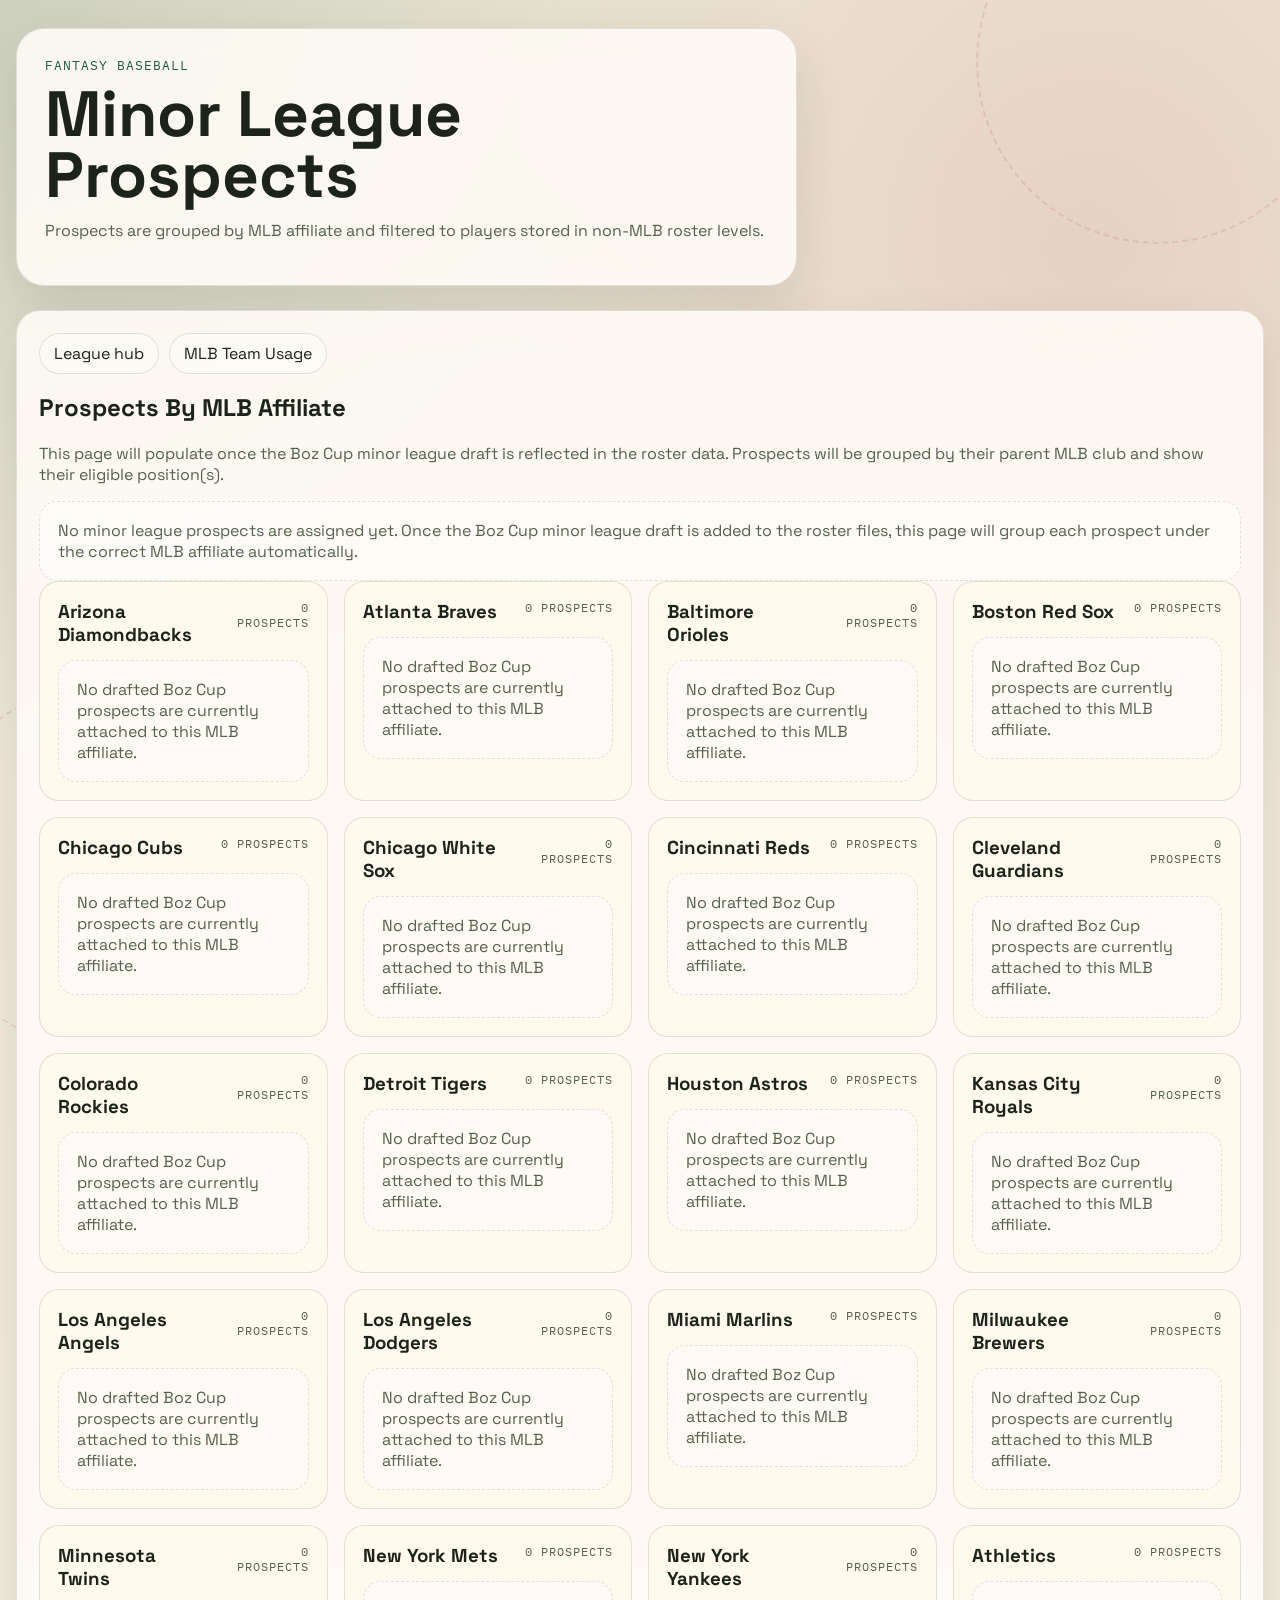
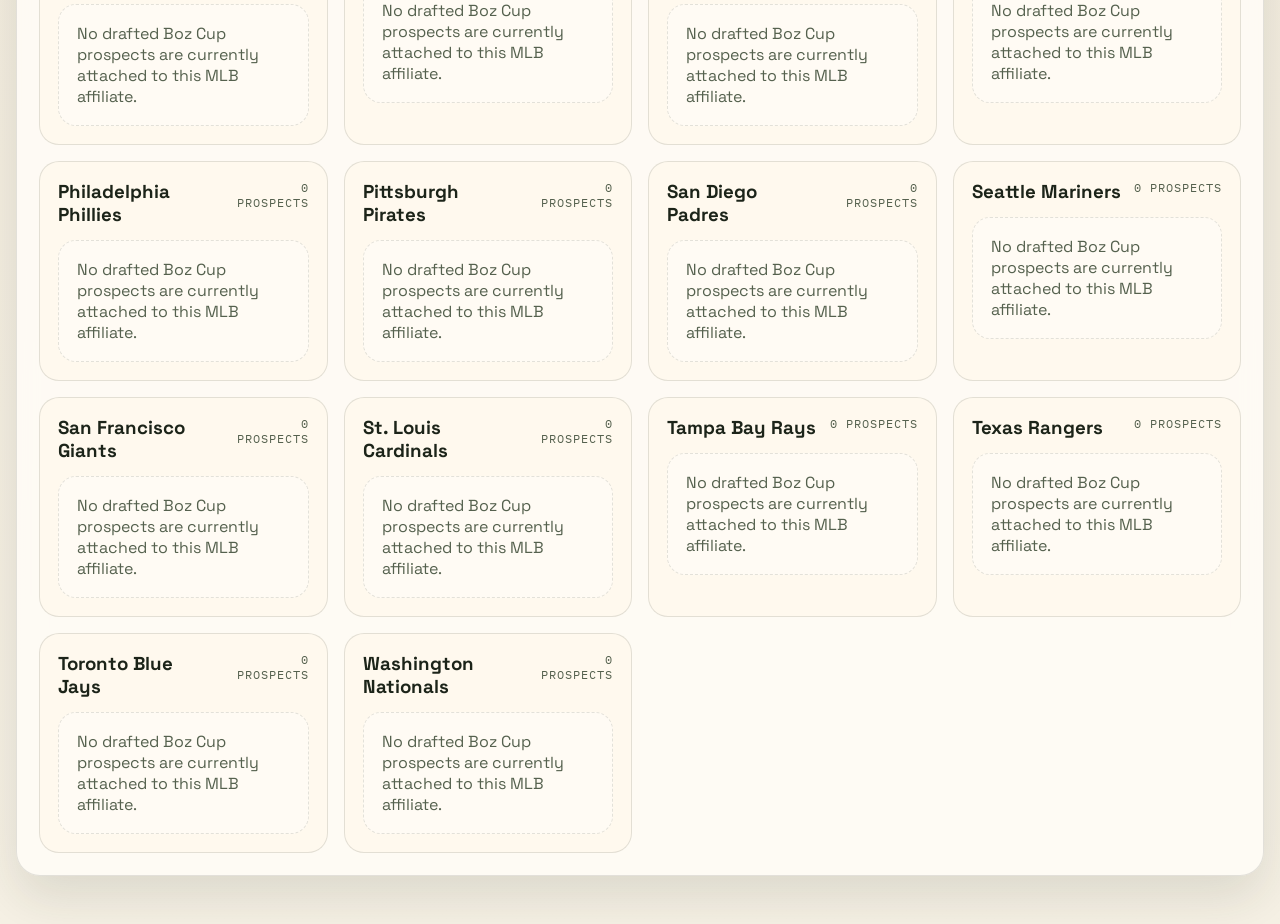
==== docs/minor-league-prospects.html @ 6d79ee82 "Polish hub pages and add team usage views" ====
<!doctype html>
<html lang="en">
<head>
  <meta charset="utf-8">
  <meta name="viewport" content="width=device-width, initial-scale=1">
  <title>Minor League Prospects</title>
  <meta name="description" content="Boz Cup minor league prospects grouped by MLB affiliate.">
  <link rel="preconnect" href="https://fonts.googleapis.com">
  <link rel="preconnect" href="https://fonts.gstatic.com" crossorigin>
  <link href="https://fonts.googleapis.com/css2?family=IBM+Plex+Mono:wght@400;500&family=Space+Grotesk:wght@400;500;700&display=swap" rel="stylesheet">
  <link rel="stylesheet" href="styles.css">
</head>
<body>
  <div class="page-shell">
    <header class="hero">
      <div class="hero-copy">
        <p class="eyebrow">Fantasy Baseball</p>
        <h1 id="page-title">Minor League Prospects</h1>
        <p id="page-note" class="hero-note"></p>
      </div>
    </header>

    <main>
      <section class="panel">
        <div class="detail-nav">
          <a class="nav-link" href="index.html">League hub</a>
          <a class="nav-link" href="mlb-team-usage.html">MLB Team Usage</a>
        </div>
        <div class="panel-head compact">
          <h2>Prospects By MLB Affiliate</h2>
          <p>This page will populate once the Boz Cup minor league draft is reflected in the roster data. Prospects will be grouped by their parent MLB club and show their eligible position(s).</p>
        </div>
        <div id="prospect-summary" class="empty-state"></div>
        <div id="prospect-grid" class="usage-grid"></div>
      </section>
    </main>
  </div>

  <script src="minor-league-prospects.js?v=20260325a" defer></script>
</body>
</html>
---- docs/styles.css ----
:root {
  --bg: #f6f1e5;
  --panel: rgba(255, 252, 246, 0.88);
  --panel-strong: rgba(255, 249, 238, 0.96);
  --text: #1c2419;
  --muted: #55614e;
  --accent: #1f5c3f;
  --accent-soft: #d7e6d6;
  --seam: #9b2d30;
  --line: rgba(28, 36, 25, 0.12);
  --shadow: 0 22px 50px rgba(31, 39, 26, 0.12);
}

* {
  box-sizing: border-box;
}

body {
  margin: 0;
  min-height: 100vh;
  font-family: "Space Grotesk", sans-serif;
  color: var(--text);
  background:
    radial-gradient(circle at top left, rgba(31, 92, 63, 0.16), transparent 28%),
    radial-gradient(circle at right 15% top 10%, rgba(155, 45, 48, 0.12), transparent 24%),
    linear-gradient(180deg, #efe7d6 0%, var(--bg) 100%);
}

body::before,
body::after {
  content: "";
  position: fixed;
  width: 360px;
  height: 360px;
  border-radius: 50%;
  border: 2px dashed rgba(155, 45, 48, 0.12);
  pointer-events: none;
  z-index: 0;
}

body::before {
  top: -120px;
  right: -60px;
}

body::after {
  bottom: -150px;
  left: -80px;
}

.page-shell {
  position: relative;
  z-index: 1;
  width: min(1400px, calc(100vw - 32px));
  margin: 0 auto;
  padding: 28px 0 48px;
}

.hero {
  display: grid;
  grid-template-columns: minmax(0, 1.4fr) minmax(260px, 0.8fr);
  gap: 20px;
  align-items: stretch;
  margin-bottom: 24px;
}

.hero-copy,
.hero-meta,
.panel {
  border: 1px solid var(--line);
  background: var(--panel);
  box-shadow: var(--shadow);
  backdrop-filter: blur(14px);
}

.hero-copy {
  padding: 28px;
  border-radius: 28px;
}

.hero-meta {
  padding: 18px;
  border-radius: 28px;
  display: grid;
  gap: 14px;
}

.eyebrow,
.meta-label,
.standings-table th,
.roster-table th,
.leader-label {
  font-family: "IBM Plex Mono", monospace;
  text-transform: uppercase;
  letter-spacing: 0.08em;
}

.eyebrow {
  color: var(--accent);
  margin: 0 0 10px;
  font-size: 0.8rem;
}

h1,
h2,
h3,
p {
  margin-top: 0;
}

h1 {
  font-size: clamp(2.2rem, 5vw, 4.8rem);
  line-height: 0.95;
  margin-bottom: 14px;
}

.hero-note,
.panel-head p,
#team-subheading,
.meta-value {
  color: var(--muted);
}

.meta-card {
  display: grid;
  gap: 6px;
  padding: 16px;
  border-radius: 18px;
  background: var(--panel-strong);
  border: 1px solid var(--line);
}

.meta-value {
  font-size: 1.05rem;
  font-weight: 700;
}

main {
  display: grid;
  gap: 24px;
}

.panel {
  padding: 22px;
  border-radius: 24px;
}

.panel-head {
  display: flex;
  align-items: flex-end;
  justify-content: space-between;
  gap: 16px;
  margin-bottom: 16px;
}

.panel-head.compact {
  display: block;
}

.grid.two-up {
  display: grid;
  grid-template-columns: repeat(2, minmax(0, 1fr));
  gap: 24px;
}

.table-wrap {
  overflow-x: auto;
}

table {
  width: 100%;
  border-collapse: collapse;
}

th,
td {
  padding: 12px 10px;
  border-bottom: 1px solid var(--line);
  white-space: nowrap;
  font-size: 0.94rem;
}

th {
  text-align: left;
  color: var(--muted);
  font-size: 0.76rem;
}

tbody tr:hover {
  background: rgba(31, 92, 63, 0.04);
}

.rank-pill,
.team-button,
.status-chip {
  display: inline-flex;
  align-items: center;
  justify-content: center;
  border-radius: 999px;
}

.rank-pill {
  width: 34px;
  height: 34px;
  background: var(--accent);
  color: white;
  font-weight: 700;
}

.leaders-grid {
  display: grid;
  grid-template-columns: repeat(2, minmax(0, 1fr));
  gap: 14px;
}

.leader-card,
.summary-card {
  border: 1px solid var(--line);
  border-radius: 18px;
  background: var(--panel-strong);
  padding: 16px;
}

.leader-list {
  margin: 0;
  padding: 0;
  list-style: none;
  display: grid;
  gap: 10px;
}

.leader-item {
  display: flex;
  justify-content: space-between;
  gap: 14px;
}

.leader-value {
  color: var(--accent);
  font-weight: 700;
}

.team-buttons {
  display: flex;
  flex-wrap: wrap;
  gap: 10px;
  margin-bottom: 16px;
}

.team-link-list {
  display: flex;
  flex-wrap: wrap;
  gap: 10px;
  margin-bottom: 16px;
}

.scoring-explainer {
  margin-top: 16px;
  padding: 16px 18px;
  border: 1px solid var(--line);
  border-radius: 18px;
  background: rgba(255, 255, 255, 0.34);
}

.scoring-explainer p {
  margin: 0;
}

.scoring-explainer p + p {
  margin-top: 8px;
}

.team-link,
.nav-link {
  display: inline-flex;
  align-items: center;
  justify-content: center;
  border-radius: 999px;
  border: 1px solid var(--line);
  background: rgba(255, 255, 255, 0.32);
  color: var(--text);
  padding: 9px 14px;
  text-decoration: none;
  transition: transform 120ms ease, background 120ms ease, color 120ms ease;
}

.team-link:hover,
.nav-link:hover,
.team-link.active,
.nav-link.active {
  background: var(--accent);
  color: white;
  transform: translateY(-1px);
}

.team-button {
  border: 1px solid var(--line);
  background: transparent;
  color: var(--text);
  padding: 9px 14px;
  cursor: pointer;
  transition: transform 120ms ease, background 120ms ease, color 120ms ease;
}

.team-button:hover,
.team-button.active {
  background: var(--accent);
  color: white;
  transform: translateY(-1px);
}

.team-summary {
  display: grid;
  grid-template-columns: repeat(3, minmax(0, 1fr));
  gap: 12px;
}

.team-detail-grid {
  display: grid;
  gap: 24px;
}

.usage-grid {
  display: grid;
  grid-template-columns: repeat(auto-fit, minmax(280px, 1fr));
  gap: 16px;
}

.usage-card {
  border: 1px solid var(--line);
  border-radius: 20px;
  background: var(--panel-strong);
  padding: 18px;
}

.usage-card-head {
  display: flex;
  align-items: flex-start;
  justify-content: space-between;
  gap: 12px;
  margin-bottom: 14px;
}

.usage-card-head h3 {
  margin-bottom: 0;
}

.usage-count {
  color: var(--muted);
  font-family: "IBM Plex Mono", monospace;
  font-size: 0.76rem;
  letter-spacing: 0.08em;
  text-transform: uppercase;
  text-align: right;
}

.usage-list {
  margin: 0;
  padding: 0;
  list-style: none;
  display: grid;
  gap: 10px;
}

.usage-player {
  padding-top: 10px;
  border-top: 1px solid var(--line);
}

.usage-player:first-child {
  padding-top: 0;
  border-top: 0;
}

.usage-player-row {
  display: flex;
  align-items: center;
  justify-content: space-between;
  gap: 12px;
}

.usage-player-name {
  font-weight: 500;
}

.usage-position {
  display: inline-flex;
  align-items: center;
  justify-content: center;
  min-width: 52px;
  padding: 5px 10px;
  border-radius: 999px;
  background: rgba(31, 92, 63, 0.08);
  color: var(--accent);
  font-family: "IBM Plex Mono", monospace;
  font-size: 0.76rem;
}

.formula-grid {
  display: grid;
  grid-template-columns: repeat(3, minmax(0, 1fr));
  gap: 14px;
}

.formula-card {
  border: 1px solid var(--line);
  border-radius: 18px;
  background: var(--panel-strong);
  padding: 16px;
}

.formula-card code {
  font-family: "IBM Plex Mono", monospace;
  font-size: 0.82rem;
}

.detail-nav {
  display: flex;
  flex-wrap: wrap;
  gap: 10px;
  margin-bottom: 18px;
}

.section-kicker {
  color: var(--muted);
  font-family: "IBM Plex Mono", monospace;
  font-size: 0.78rem;
  letter-spacing: 0.08em;
  text-transform: uppercase;
  margin-bottom: 10px;
}

.empty-state {
  padding: 18px;
  border: 1px dashed var(--line);
  border-radius: 18px;
  background: rgba(255, 255, 255, 0.34);
  color: var(--muted);
}

.player-name-cell {
  display: grid;
  gap: 2px;
}

.small-note {
  color: var(--muted);
  font-size: 0.82rem;
}

.summary-value {
  display: block;
  font-size: 1.5rem;
  font-weight: 700;
  margin-top: 6px;
}

.roster-section + .roster-section {
  margin-top: 24px;
}

.status-chip {
  padding: 4px 10px;
  background: rgba(31, 92, 63, 0.08);
  color: var(--accent);
  font-size: 0.76rem;
}

.muted {
  color: var(--muted);
}

@media (max-width: 980px) {
  .hero,
  .grid.two-up,
  .team-summary,
  .formula-grid {
    grid-template-columns: 1fr;
  }

  .leaders-grid {
    grid-template-columns: 1fr;
  }
}

@media (max-width: 640px) {
  .page-shell {
    width: min(100vw - 18px, 1400px);
    padding-top: 14px;
  }

  .hero-copy,
  .hero-meta,
  .panel {
    border-radius: 20px;
  }

  .hero-copy,
  .panel {
    padding: 18px;
  }

  th,
  td {
    padding: 10px 8px;
  }

  .usage-card-head,
  .usage-player-row {
    display: grid;
  }

  .usage-count {
    text-align: left;
  }
}
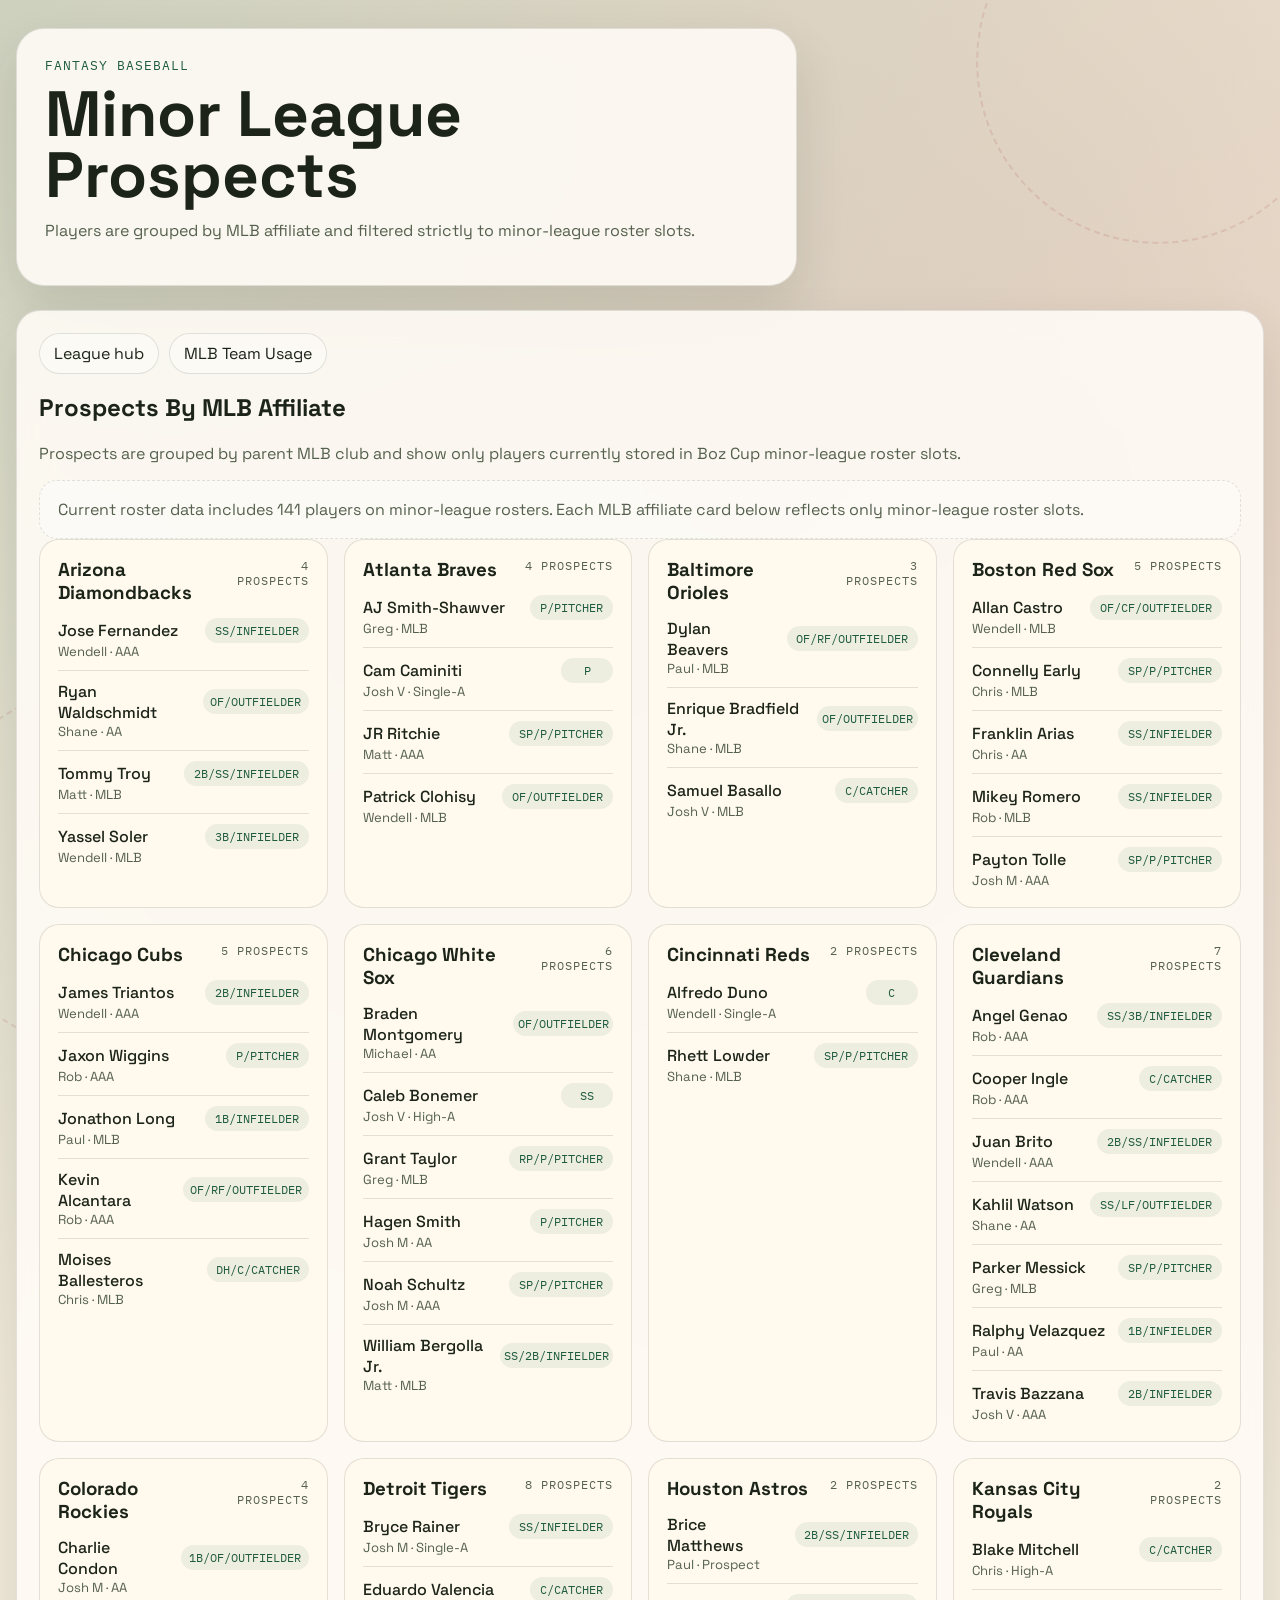
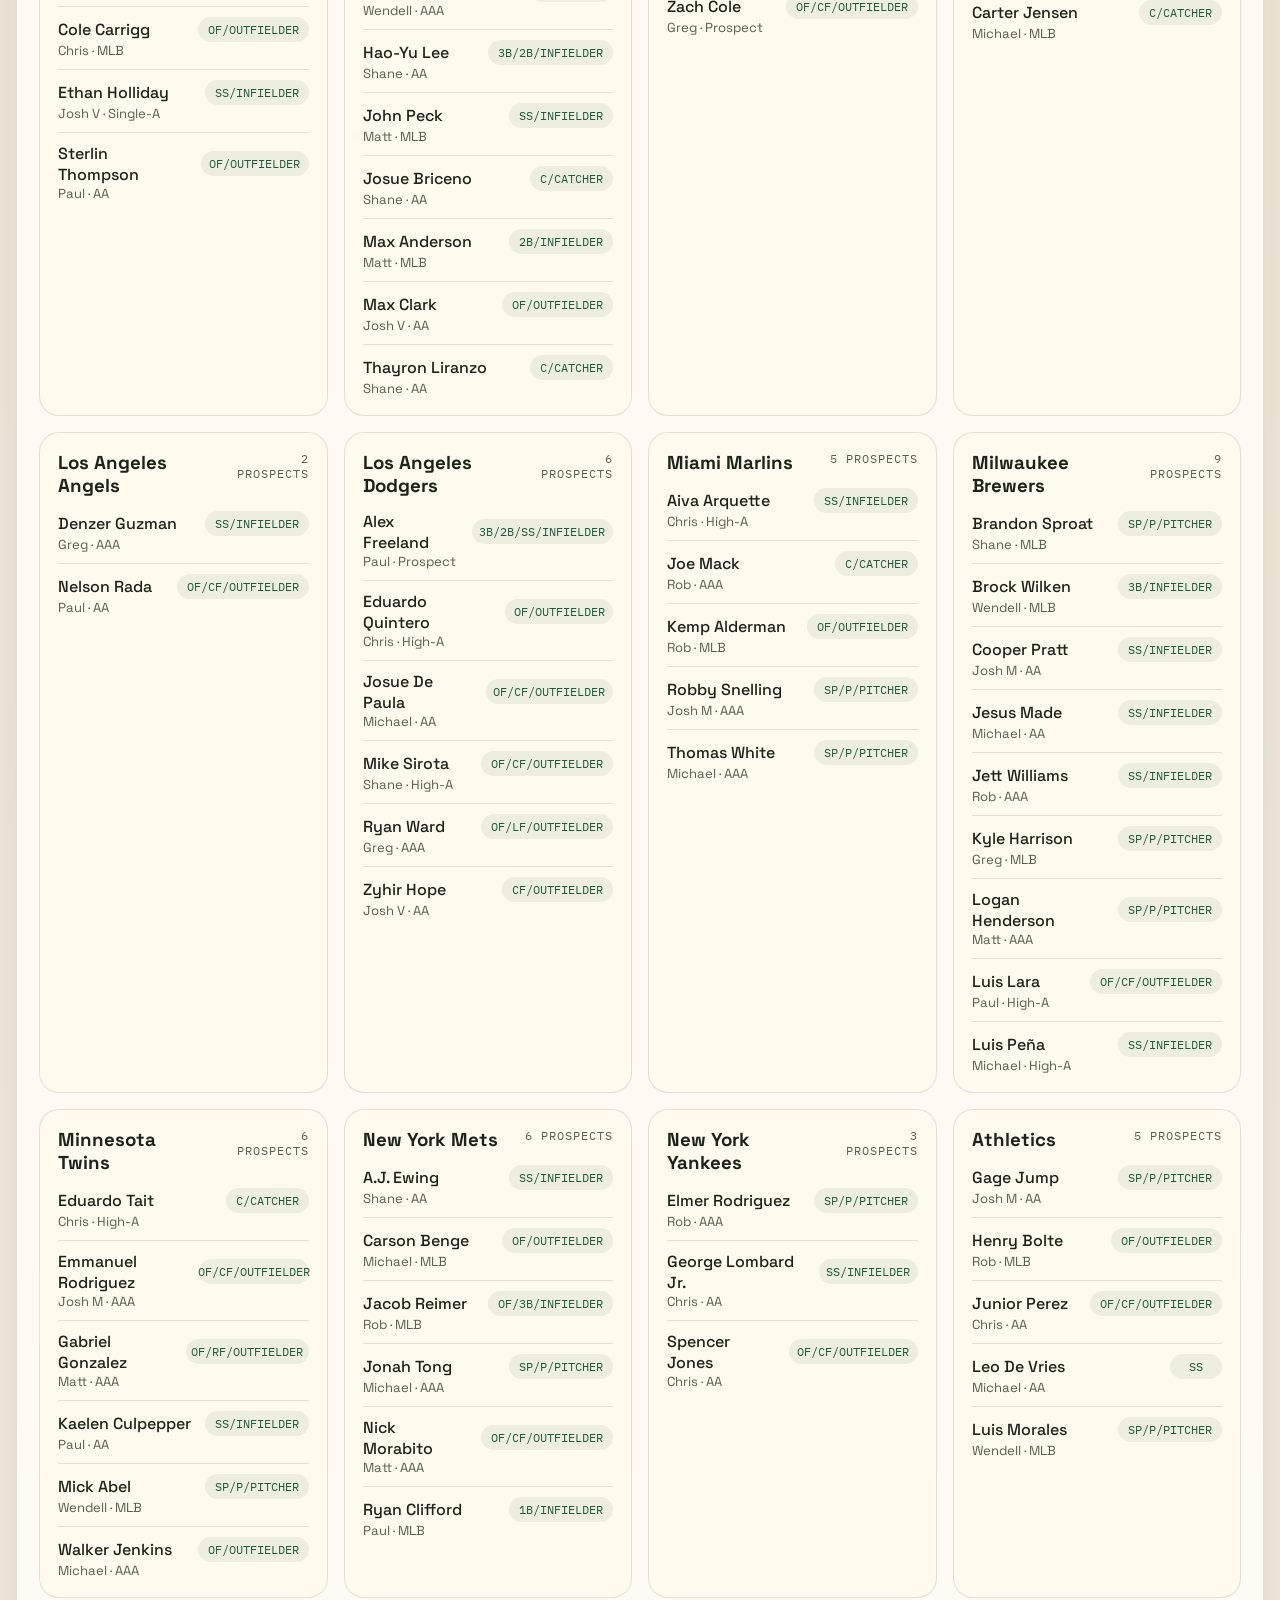
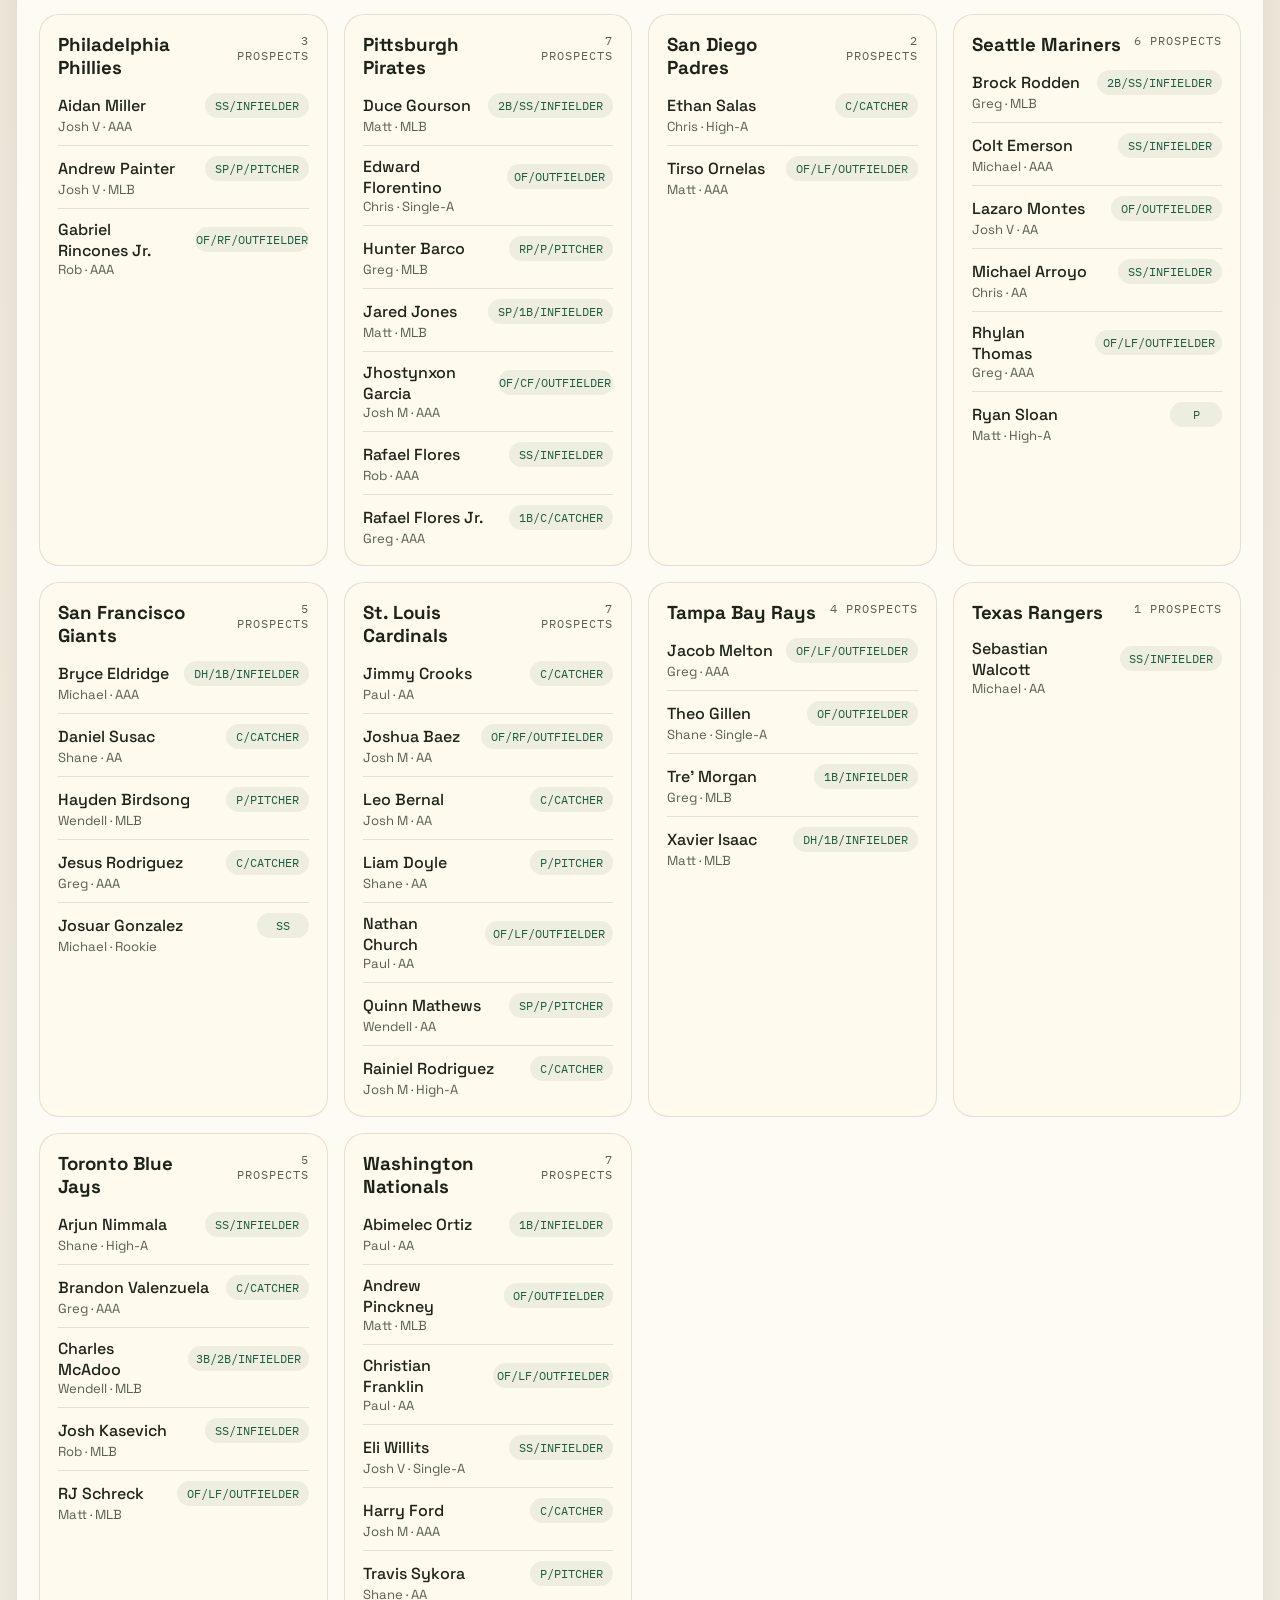
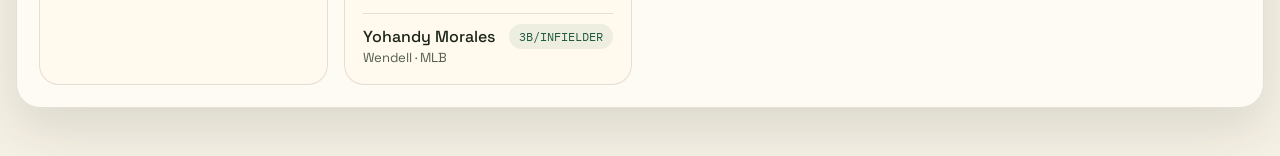
==== commit e7de7887: "Automate weekly IL handling and refresh league site" ====
--- a/docs/minor-league-prospects.html
+++ b/docs/minor-league-prospects.html
@@ -28,7 +28,7 @@
         </div>
         <div class="panel-head compact">
           <h2>Prospects By MLB Affiliate</h2>
-          <p>This page will populate once the Boz Cup minor league draft is reflected in the roster data. Prospects will be grouped by their parent MLB club and show their eligible position(s).</p>
+          <p>Prospects are grouped by parent MLB club and show only players currently stored in Boz Cup minor-league roster slots.</p>
         </div>
         <div id="prospect-summary" class="empty-state"></div>
         <div id="prospect-grid" class="usage-grid"></div>
--- a/docs/styles.css
+++ b/docs/styles.css
@@ -121,6 +121,11 @@
   color: var(--muted);
 }
 
+.hero-note-meta {
+  margin-bottom: 0;
+  font-size: 0.92rem;
+}
+
 .meta-card {
   display: grid;
   gap: 6px;
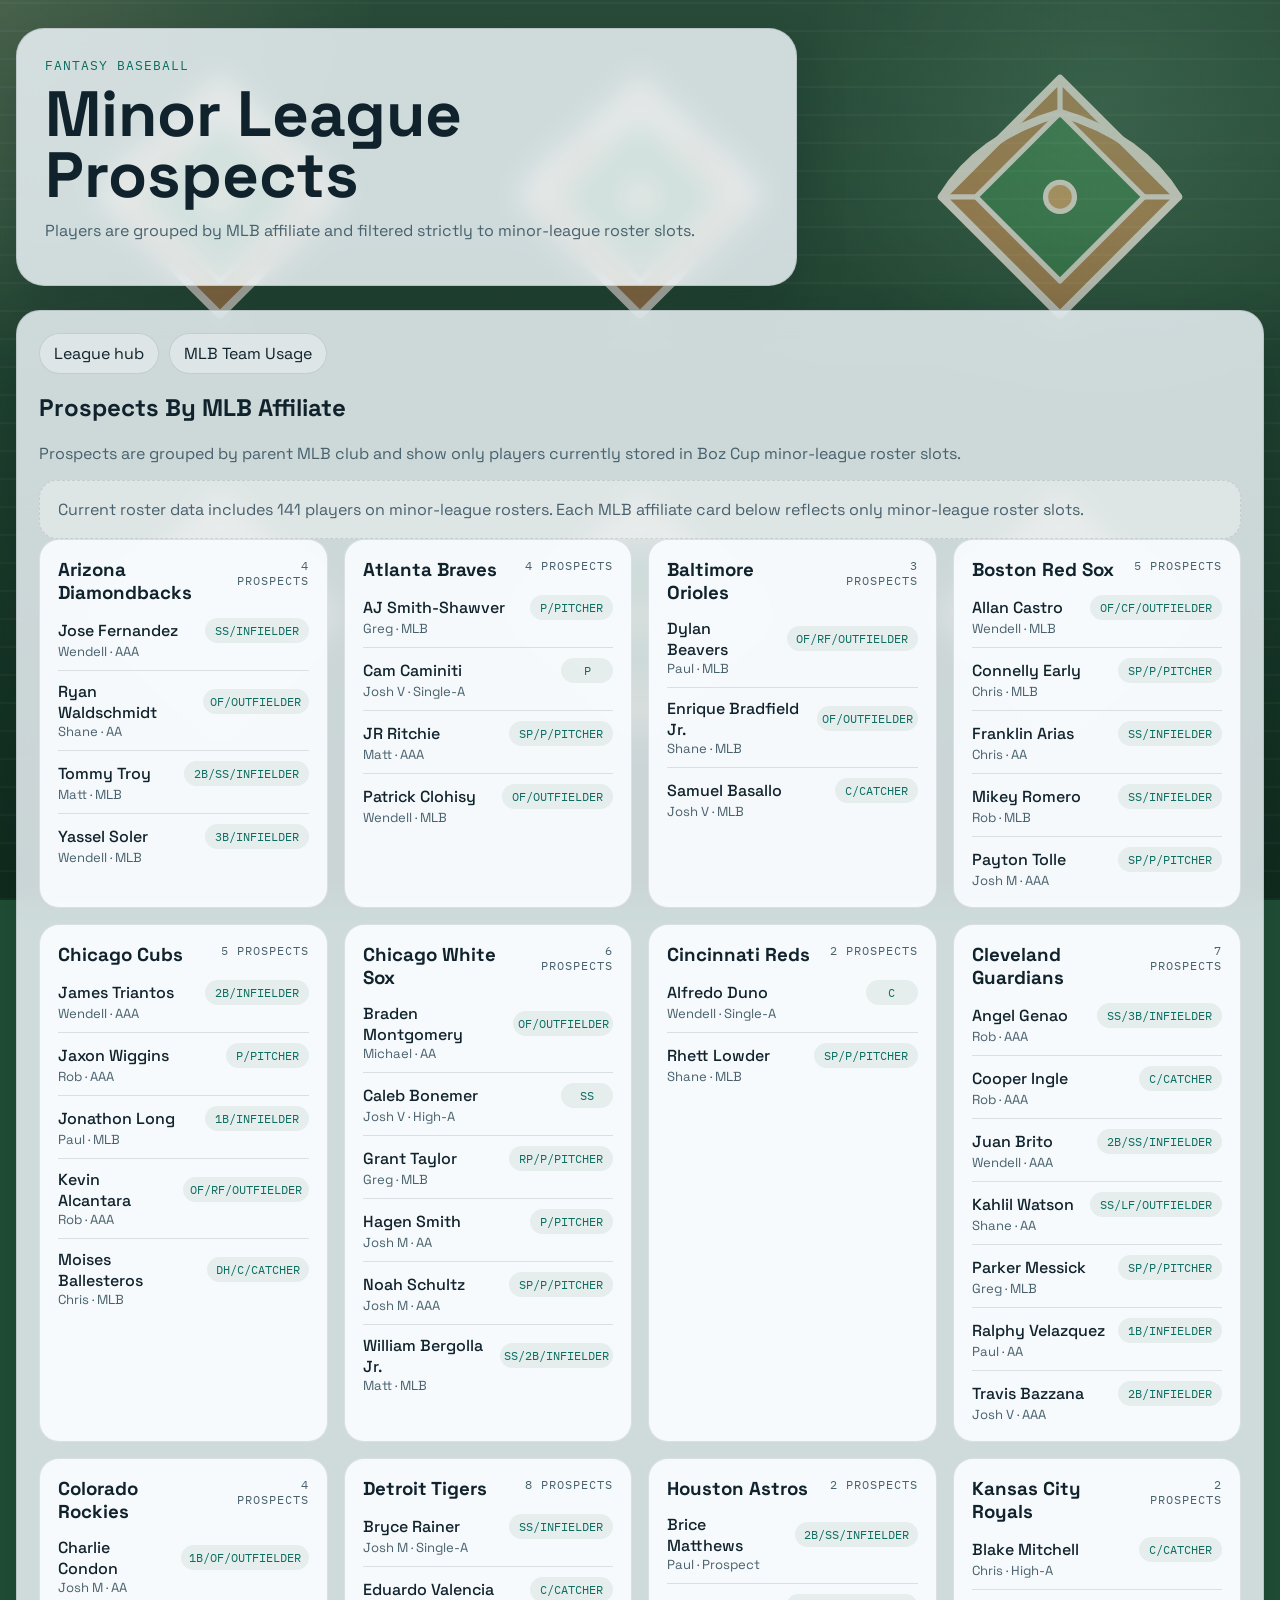
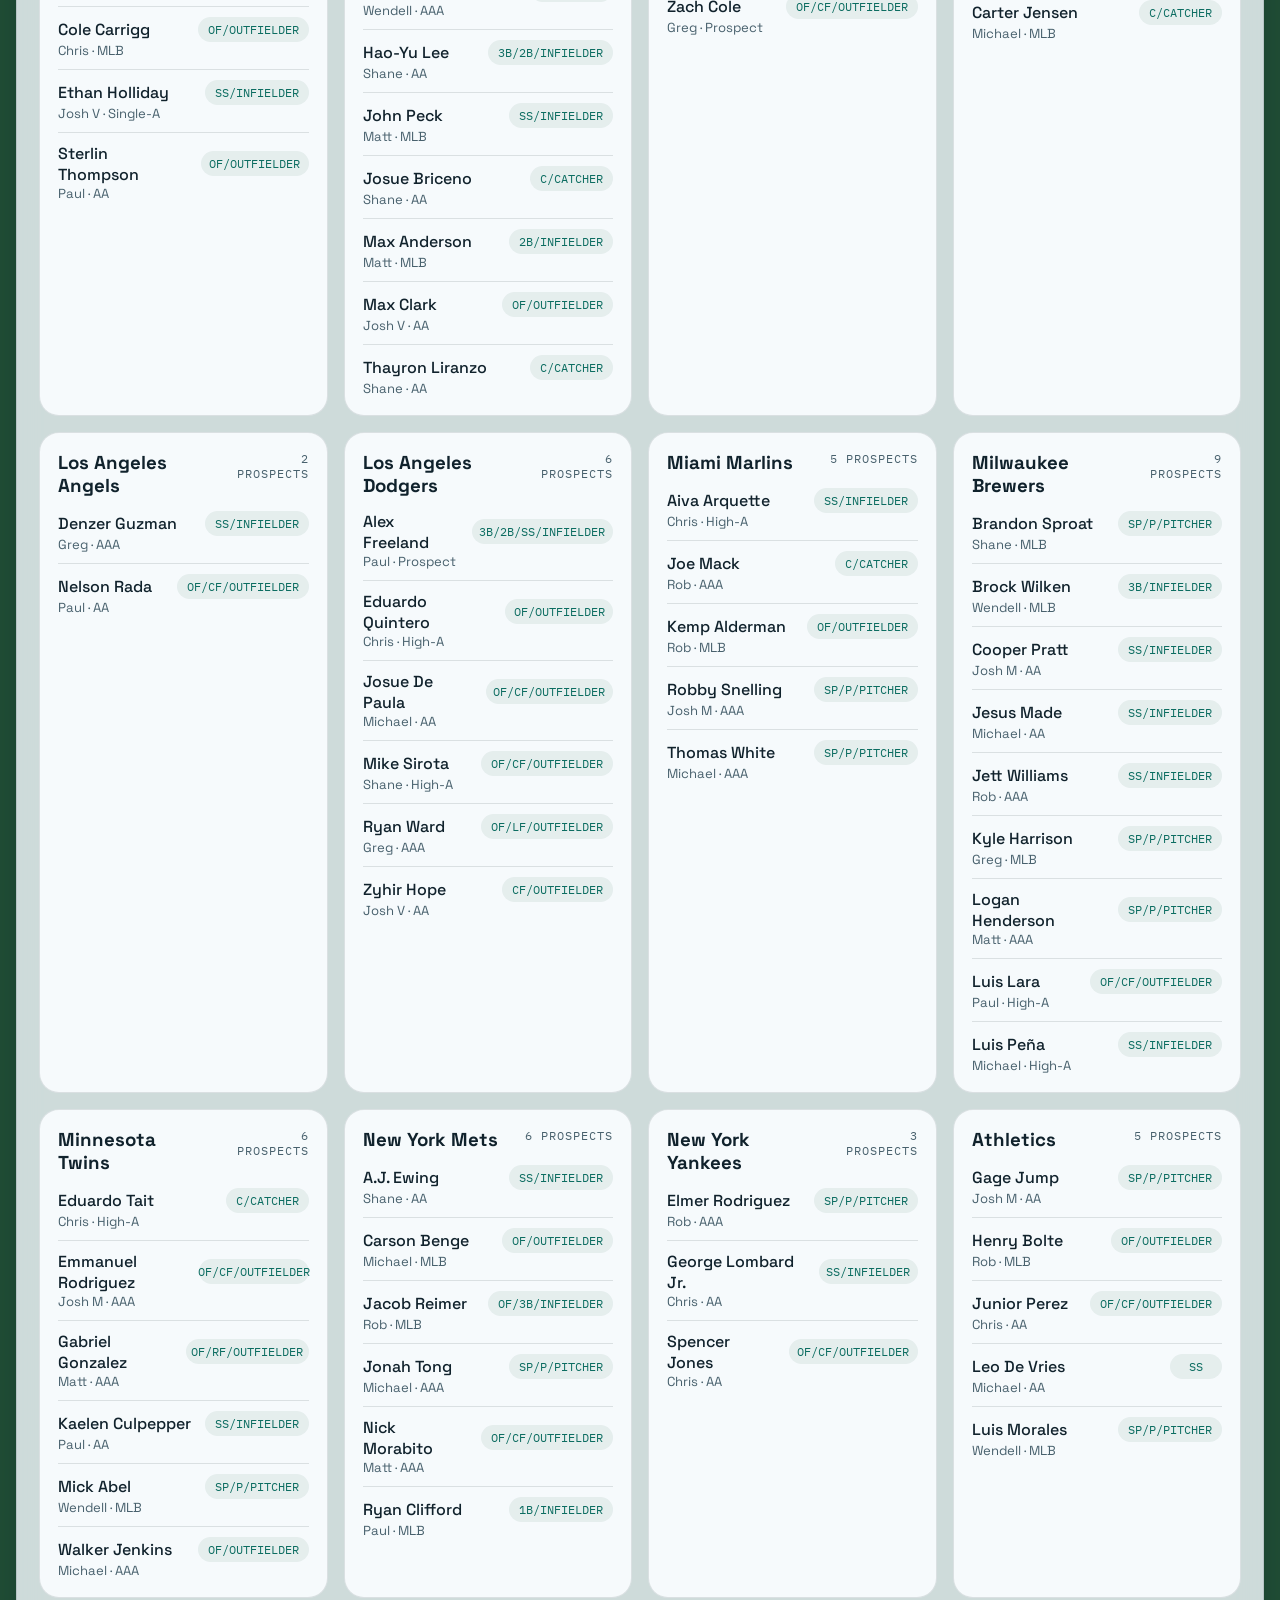
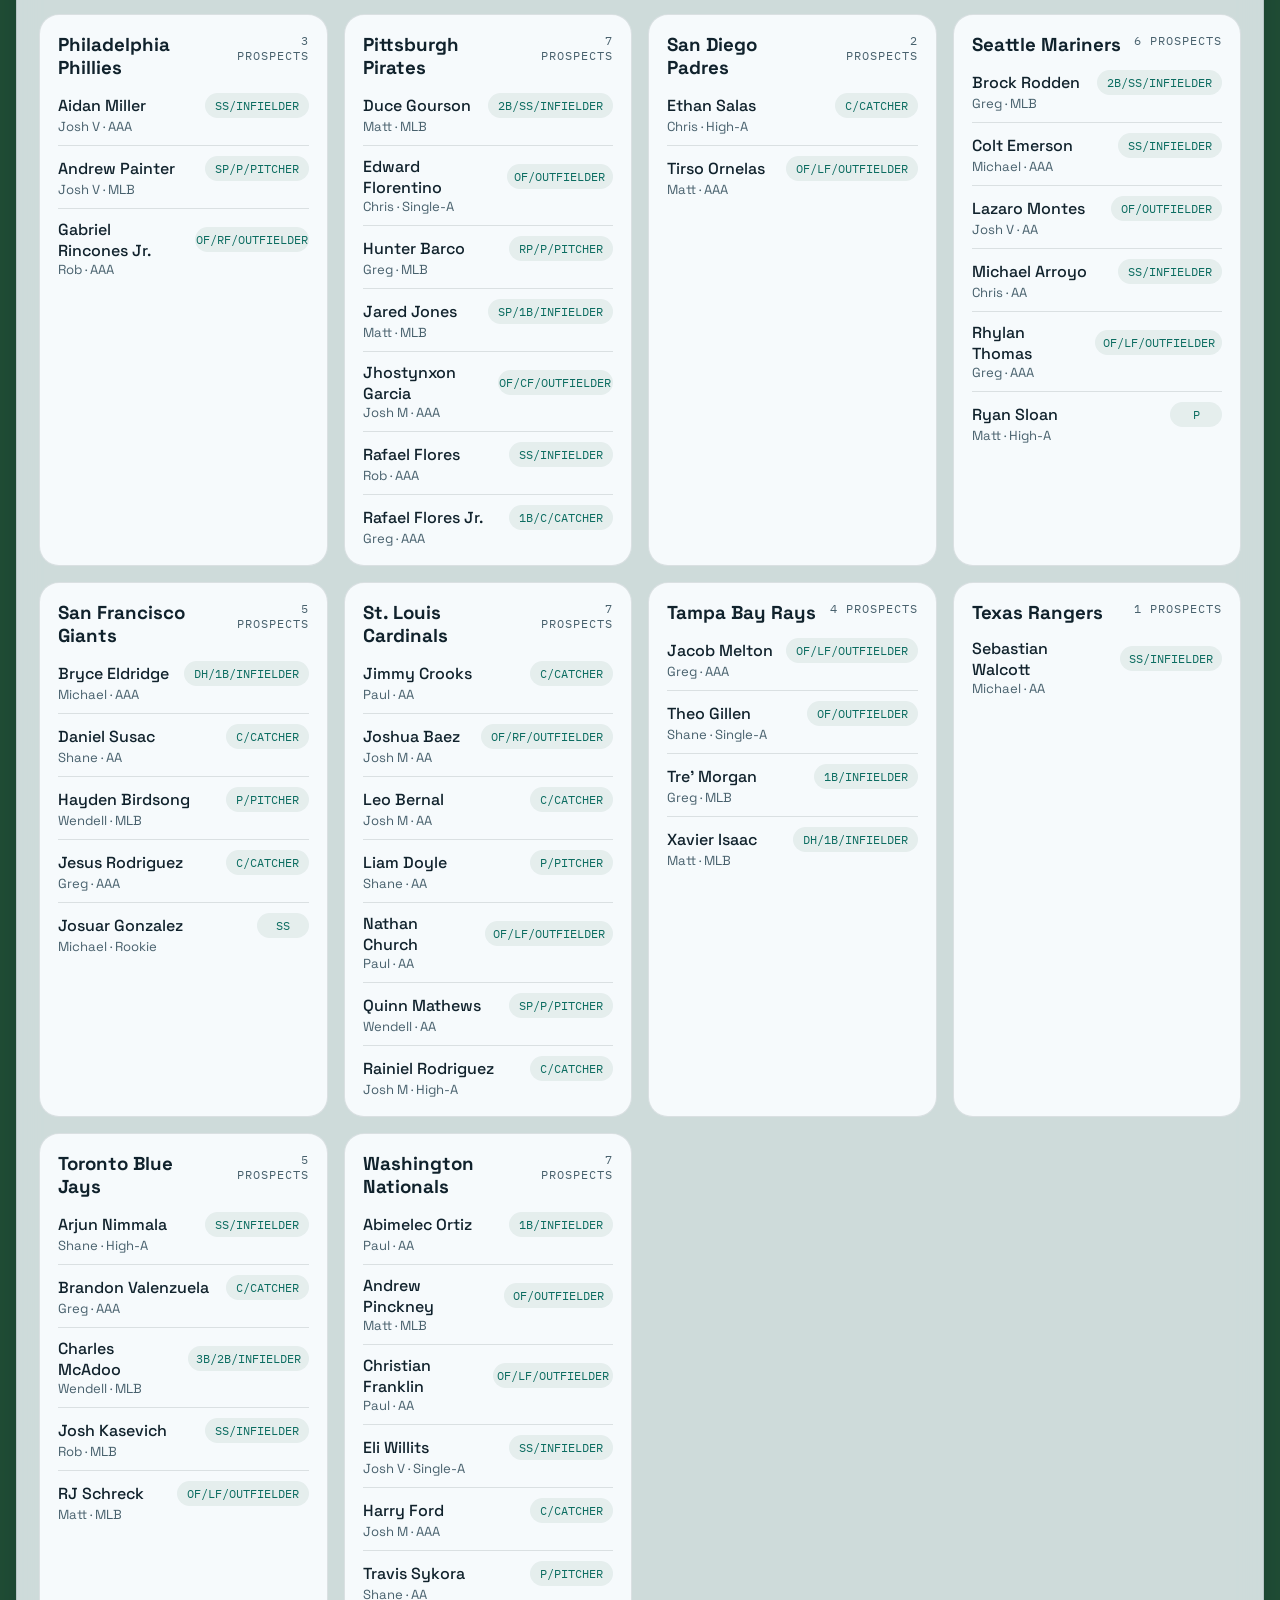
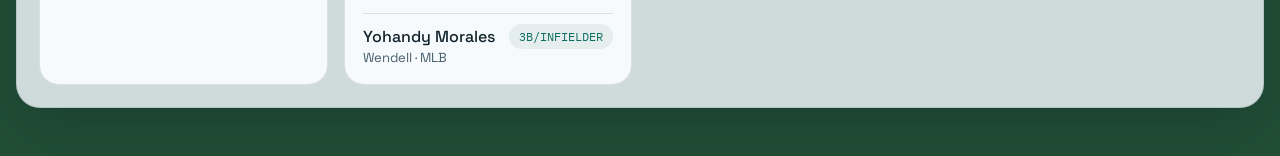
==== commit 420e5d05: "Update site background styling" ====
--- a/docs/minor-league-prospects.html
+++ b/docs/minor-league-prospects.html
@@ -8,7 +8,7 @@
   <link rel="preconnect" href="https://fonts.googleapis.com">
   <link rel="preconnect" href="https://fonts.gstatic.com" crossorigin>
   <link href="https://fonts.googleapis.com/css2?family=IBM+Plex+Mono:wght@400;500&family=Space+Grotesk:wght@400;500;700&display=swap" rel="stylesheet">
-  <link rel="stylesheet" href="styles.css">
+  <link rel="stylesheet" href="styles.css?v=20260327f">
 </head>
 <body>
   <div class="page-shell">
@@ -36,6 +36,6 @@
     </main>
   </div>
 
-  <script src="minor-league-prospects.js?v=20260325a" defer></script>
+  <script src="minor-league-prospects.js?v=20260327f" defer></script>
 </body>
 </html>
--- a/docs/styles.css
+++ b/docs/styles.css
@@ -1,14 +1,14 @@
 :root {
-  --bg: #f6f1e5;
-  --panel: rgba(255, 252, 246, 0.88);
-  --panel-strong: rgba(255, 249, 238, 0.96);
-  --text: #1c2419;
-  --muted: #55614e;
-  --accent: #1f5c3f;
-  --accent-soft: #d7e6d6;
-  --seam: #9b2d30;
-  --line: rgba(28, 36, 25, 0.12);
-  --shadow: 0 22px 50px rgba(31, 39, 26, 0.12);
+  --bg: #dbe7f1;
+  --panel: rgba(244, 250, 255, 0.82);
+  --panel-strong: rgba(250, 253, 255, 0.92);
+  --text: #10222c;
+  --muted: #48616d;
+  --accent: #0c6d61;
+  --accent-soft: rgba(182, 232, 226, 0.48);
+  --seam: #0f4c81;
+  --line: rgba(16, 34, 44, 0.12);
+  --shadow: 0 22px 50px rgba(9, 20, 30, 0.2);
 }
 
 * {
@@ -20,32 +20,36 @@
   min-height: 100vh;
   font-family: "Space Grotesk", sans-serif;
   color: var(--text);
-  background:
-    radial-gradient(circle at top left, rgba(31, 92, 63, 0.16), transparent 28%),
-    radial-gradient(circle at right 15% top 10%, rgba(155, 45, 48, 0.12), transparent 24%),
-    linear-gradient(180deg, #efe7d6 0%, var(--bg) 100%);
+  background-color: #214f36;
+  background-image:
+    linear-gradient(180deg, rgba(7, 25, 17, 0.18) 0%, rgba(7, 25, 17, 0.48) 100%),
+    url("data:image/svg+xml,%3Csvg xmlns='http://www.w3.org/2000/svg' viewBox='0 0 640 640'%3E%3Cg fill='none' stroke-linecap='round' stroke-linejoin='round'%3E%3Cpath d='M320 120 500 300 320 480 140 300Z' fill='%23b9874c' stroke='%23f8f2e7' stroke-width='12'/%3E%3Cpath d='M320 172 448 300 320 428 192 300Z' fill='%232e7d46' stroke='%23f8f2e7' stroke-width='8'/%3E%3Cpath d='M320 172C238 196 178 238 140 300' stroke='%23f8f2e7' stroke-width='12'/%3E%3Cpath d='M320 172C402 196 462 238 500 300' stroke='%23f8f2e7' stroke-width='12'/%3E%3Cpath d='M320 122v50M142 300h48M450 300h48' stroke='%23f8f2e7' stroke-width='8'/%3E%3Ccircle cx='320' cy='300' r='22' fill='%23d6a460' stroke='%23f8f2e7' stroke-width='8'/%3E%3C/g%3E%3C/svg%3E");
+  background-position: center top, center top;
+  background-repeat: no-repeat, repeat;
+  background-size: cover, 420px 420px;
+  background-attachment: fixed, fixed;
 }
 
 body::before,
 body::after {
   content: "";
   position: fixed;
-  width: 360px;
-  height: 360px;
-  border-radius: 50%;
-  border: 2px dashed rgba(155, 45, 48, 0.12);
+  inset: 0;
   pointer-events: none;
   z-index: 0;
 }
 
 body::before {
-  top: -120px;
-  right: -60px;
+  background:
+    radial-gradient(circle at top left, rgba(242, 219, 177, 0.18), transparent 24%),
+    radial-gradient(circle at right 14% top 12%, rgba(148, 210, 168, 0.18), transparent 22%),
+    linear-gradient(180deg, rgba(255, 255, 255, 0.08), rgba(255, 255, 255, 0));
 }
 
 body::after {
-  bottom: -150px;
-  left: -80px;
+  background:
+    repeating-linear-gradient(0deg, rgba(255, 255, 255, 0.03) 0 2px, transparent 2px 28px),
+    linear-gradient(180deg, rgba(7, 25, 17, 0.12) 0%, rgba(7, 25, 17, 0.02) 24%, rgba(7, 25, 17, 0.34) 100%);
 }
 
 .page-shell {
